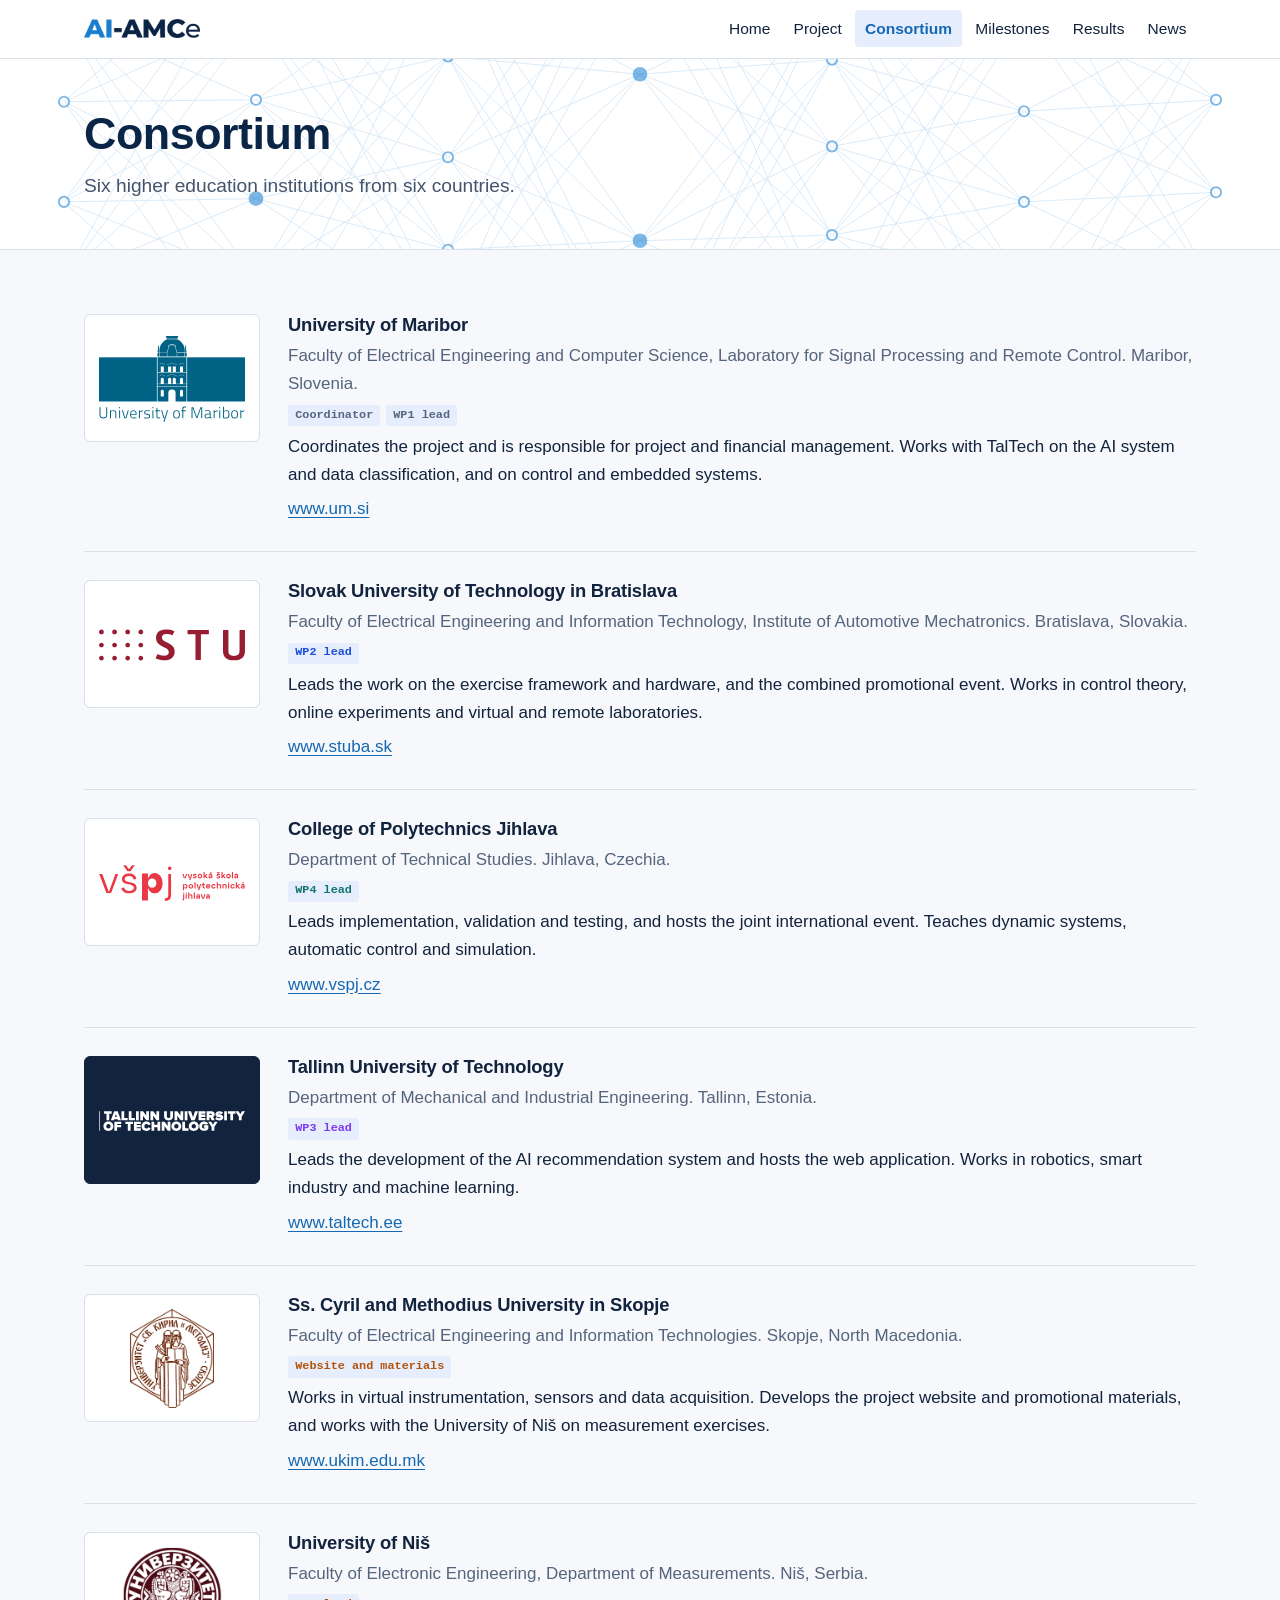
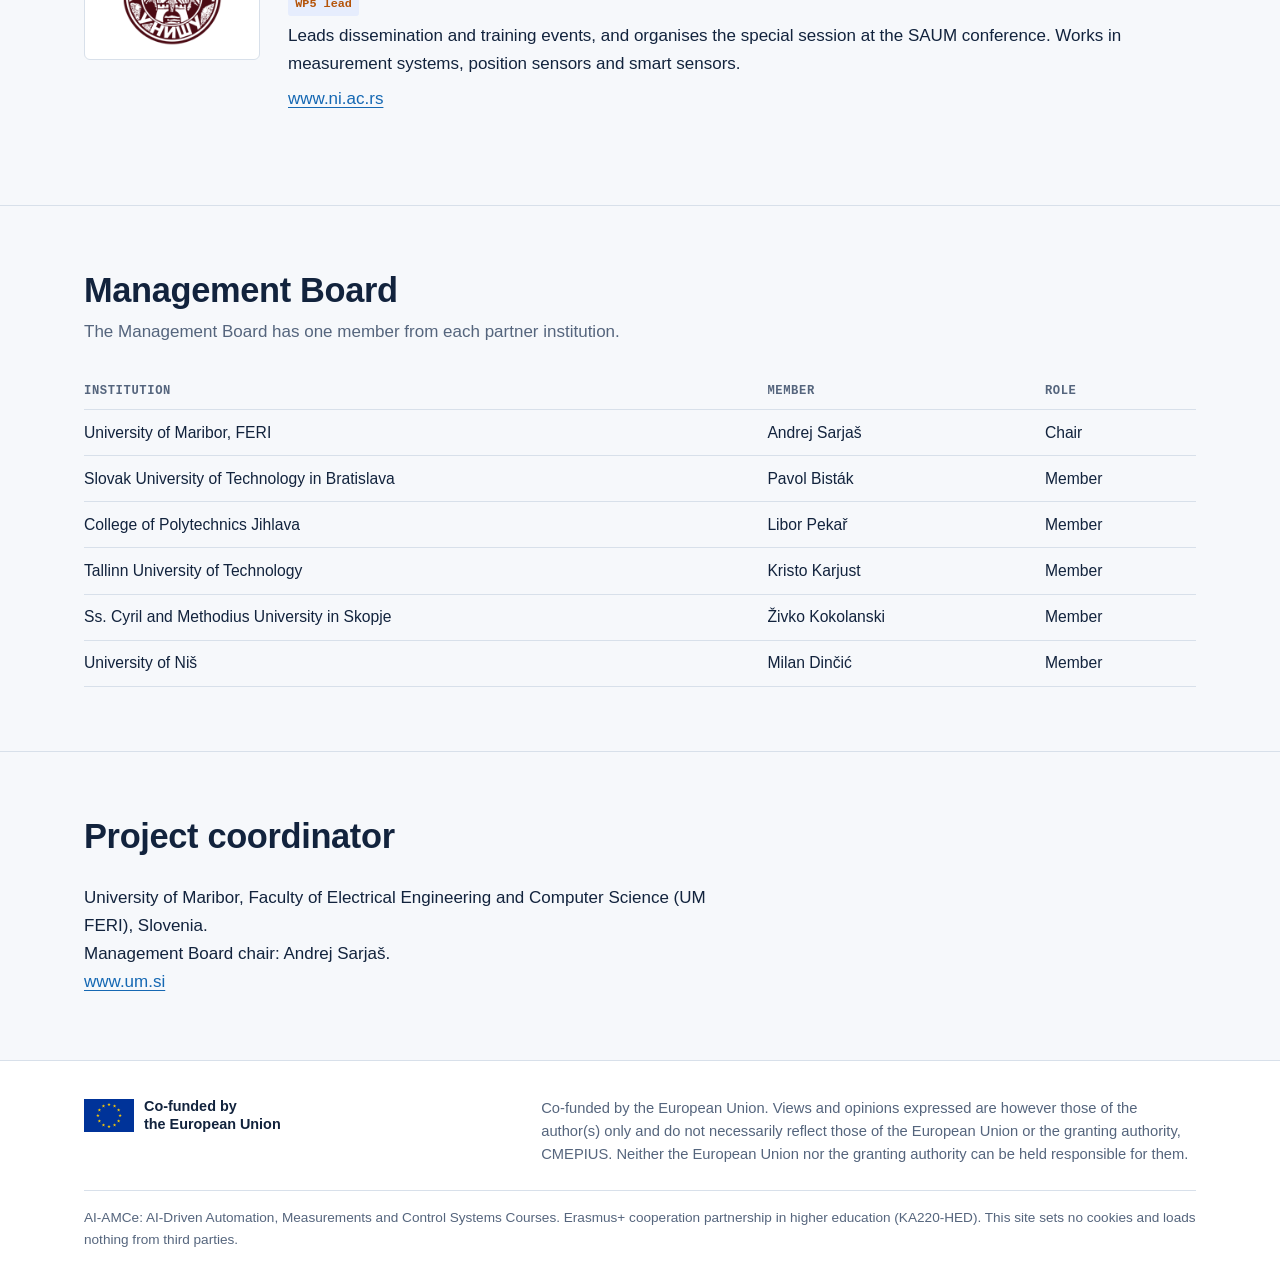
==== site/consortium.html @ 6be4766e "Add project logo, banner and kick-off photo Use the AI-AMCe wordmark in the header and the logo bann" ====
<!doctype html>
<html lang="en">
<head>
<meta charset="utf-8">
<meta name="viewport" content="width=device-width, initial-scale=1, viewport-fit=cover">
<title>Consortium | AI-AMCe</title>
<meta name="description" content="The six universities behind AI-AMCe.">
<link rel="icon" href="assets/img/favicon.svg" type="image/svg+xml">
<link rel="stylesheet" href="assets/css/site.css">

</head>
<body>
<a class="skip" href="#main">Skip to content</a>
<header class="site-header"><div class="wrap">
<a class="brand" href="index.html"><picture><source srcset="assets/img/logo-header-dark.webp" media="(prefers-color-scheme: dark)"><img src="assets/img/logo-header.webp" alt="AI-AMCe home" width="640" height="106"></picture></a>
<nav class="nav" aria-label="Main"><a href="index.html">Home</a><a href="project.html">Project</a><a href="consortium.html" aria-current="page">Consortium</a><a href="milestones.html">Milestones</a><a href="results.html">Results</a><a href="news.html">News</a></nav>
</div></header>
<main id="main">
<div class="band page-head"><div class="wrap"><h1>Consortium</h1><p class="lede">Six higher education institutions from six countries.</p></div></div>

<section class="section"><div class="wrap">
<ul class="partners"><li class="partner" id="um"><div class="logo-tile"><img src="assets/logos/um.svg" alt="University of Maribor logo" loading="lazy"></div><div class="body">
<h3>University of Maribor</h3>
<p class="muted">Faculty of Electrical Engineering and Computer Science, Laboratory for Signal Processing and Remote Control. Maribor, Slovenia.</p>
<div class="tags"><span class="tag wp1">Coordinator</span><span class="tag wp1">WP1 lead</span></div>
<p>Coordinates the project and is responsible for project and financial management. Works with TalTech on the AI system and data classification, and on control and embedded systems.</p>
<p><a href="https://www.um.si" rel="noopener">www.um.si</a></p>
</div></li><li class="partner" id="stu"><div class="logo-tile"><img src="assets/logos/stu.svg" alt="Slovak University of Technology in Bratislava logo" loading="lazy"></div><div class="body">
<h3>Slovak University of Technology in Bratislava</h3>
<p class="muted">Faculty of Electrical Engineering and Information Technology, Institute of Automotive Mechatronics. Bratislava, Slovakia.</p>
<div class="tags"><span class="tag wp2">WP2 lead</span></div>
<p>Leads the work on the exercise framework and hardware, and the combined promotional event. Works in control theory, online experiments and virtual and remote laboratories.</p>
<p><a href="https://www.stuba.sk" rel="noopener">www.stuba.sk</a></p>
</div></li><li class="partner" id="vspj"><div class="logo-tile"><img src="assets/logos/vspj.svg" alt="College of Polytechnics Jihlava logo" loading="lazy"></div><div class="body">
<h3>College of Polytechnics Jihlava</h3>
<p class="muted">Department of Technical Studies. Jihlava, Czechia.</p>
<div class="tags"><span class="tag wp4">WP4 lead</span></div>
<p>Leads implementation, validation and testing, and hosts the joint international event. Teaches dynamic systems, automatic control and simulation.</p>
<p><a href="https://www.vspj.cz" rel="noopener">www.vspj.cz</a></p>
</div></li><li class="partner" id="taltech"><div class="logo-tile reversed"><img src="assets/logos/taltech.svg" alt="Tallinn University of Technology logo" loading="lazy"></div><div class="body">
<h3>Tallinn University of Technology</h3>
<p class="muted">Department of Mechanical and Industrial Engineering. Tallinn, Estonia.</p>
<div class="tags"><span class="tag wp3">WP3 lead</span></div>
<p>Leads the development of the AI recommendation system and hosts the web application. Works in robotics, smart industry and machine learning.</p>
<p><a href="https://taltech.ee" rel="noopener">www.taltech.ee</a></p>
</div></li><li class="partner" id="ukim"><div class="logo-tile"><img src="assets/logos/ukim.png" alt="Ss. Cyril and Methodius University in Skopje logo" loading="lazy"></div><div class="body">
<h3>Ss. Cyril and Methodius University in Skopje</h3>
<p class="muted">Faculty of Electrical Engineering and Information Technologies. Skopje, North Macedonia.</p>
<div class="tags"><span class="tag wp5">Website and materials</span></div>
<p>Works in virtual instrumentation, sensors and data acquisition. Develops the project website and promotional materials, and works with the University of Niš on measurement exercises.</p>
<p><a href="https://www.ukim.edu.mk" rel="noopener">www.ukim.edu.mk</a></p>
</div></li><li class="partner" id="uni"><div class="logo-tile"><img src="assets/logos/nis.webp" alt="University of Niš logo" loading="lazy"></div><div class="body">
<h3>University of Niš</h3>
<p class="muted">Faculty of Electronic Engineering, Department of Measurements. Niš, Serbia.</p>
<div class="tags"><span class="tag wp5">WP5 lead</span></div>
<p>Leads dissemination and training events, and organises the special session at the SAUM conference. Works in measurement systems, position sensors and smart sensors.</p>
<p><a href="https://www.ni.ac.rs" rel="noopener">www.ni.ac.rs</a></p>
</div></li></ul>
</div></section>

<section class="section"><div class="wrap">
<div class="section-head"><h2>Management Board</h2>
<p class="muted">The Management Board has one member from each partner institution.</p></div>
<div class="table-scroll"><table>
<thead><tr><th scope="col">Institution</th><th scope="col">Member</th><th scope="col">Role</th></tr></thead>
<tbody><tr><td>University of Maribor, FERI</td><td>Andrej Sarjaš</td><td>Chair</td></tr><tr><td>Slovak University of Technology in Bratislava</td><td>Pavol Bisták</td><td>Member</td></tr><tr><td>College of Polytechnics Jihlava</td><td>Libor Pekař</td><td>Member</td></tr><tr><td>Tallinn University of Technology</td><td>Kristo Karjust</td><td>Member</td></tr><tr><td>Ss. Cyril and Methodius University in Skopje</td><td>Živko Kokolanski</td><td>Member</td></tr><tr><td>University of Niš</td><td>Milan Dinčić</td><td>Member</td></tr></tbody>
</table></div>
</div></section>

<section class="section" id="contact"><div class="wrap">
<div class="section-head"><h2>Project coordinator</h2></div>
<div class="prose">
<p>University of Maribor, Faculty of Electrical Engineering and Computer Science (UM FERI), Slovenia.<br>
Management Board chair: Andrej Sarjaš.<br>
<a href="https://www.um.si" rel="noopener">www.um.si</a></p>
</div>
</div></section>

</main>
<footer class="site-footer"><div class="wrap">
<div><span class="eu-mark"><img src="assets/img/eu-flag.svg" alt="" width="54" height="36"><span>Co-funded by<br>the European Union</span></span></div>
<p class="disclaimer">Co-funded by the European Union. Views and opinions expressed are however those of the author(s) only and do not necessarily reflect those of the European Union or the granting authority, CMEPIUS. Neither the European Union nor the granting authority can be held responsible for them.</p>
<p class="meta">AI-AMCe: AI-Driven Automation, Measurements and Control Systems Courses. Erasmus+ cooperation partnership in higher education (KA220-HED). This site sets no cookies and loads nothing from third parties.</p>
</div></footer>
</body>
</html>
---- site/assets/css/site.css ----
/* AI-AMCe project site.
   Layout concept: an engineering schematic. The logo banner opens the page, white in light mode and navy in
   dark mode, the closed-loop diagram sits on a grey panel, and mono type carries data and dates. */
:root {
  --paper: #f6f8fb;
  --surface: #ffffff;
  --ink: #12233d;
  --muted: #55657d;
  --rule: #d8e0ea;
  --accent: #1568b3;
  --accent-soft: #e6edfd;
  --signal: #ffcc00;
  --band: #ffffff;
  --band-2: #123f8c;
  --band-ink: #0a2545;
  --band-muted: #44546c;
  --band-art: url("../img/network.svg");
  --panel: #e3e7ec;
  --tile: #ffffff;
  --tile-dark: #12233d;
  --wp1: #55657d;
  --wp2: #1d4ed8;
  --wp3: #7c3aed;
  --wp4: #0f766e;
  --wp5: #b45309;
  --font-display: "Avenir Next", "Segoe UI Variable Display", "Segoe UI", Roboto, "Helvetica Neue", "Liberation Sans", Arial, sans-serif;
  --font-body: "Segoe UI", Roboto, "Helvetica Neue", "Liberation Sans", Arial, sans-serif;
  --font-mono: ui-monospace, "SF Mono", "Cascadia Mono", Menlo, Consolas, "Liberation Mono", monospace;
  --wrap: 72rem;
}
@media (prefers-color-scheme: dark) {
  :root:not([data-theme="light"]) {
    --paper: #0c1524; --surface: #131f33; --ink: #e8eef8; --muted: #a2b1c7; --rule: #27364e;
    --accent: #5aaff0; --accent-soft: #1b2c4d; --band: #0a2545; --band-2: #143a7e;
    --band-ink: #ffffff; --band-muted: #c4d3ee; --band-art: url("../img/network-dark.svg");
    --panel: #242b36;
    --wp1: #a2b1c7; --wp2: #8db0ff; --wp3: #b99bff; --wp4: #4fd1c0; --wp5: #f0ae5a;
    color-scheme: dark;
  }
}
:root[data-theme="dark"] {
  --paper: #0c1524; --surface: #131f33; --ink: #e8eef8; --muted: #a2b1c7; --rule: #27364e;
  --accent: #5aaff0; --accent-soft: #1b2c4d; --band: #0a2545; --band-2: #143a7e;
  --band-ink: #ffffff; --band-muted: #c4d3ee; --band-art: url("../img/network-dark.svg");
  --panel: #242b36;
  --wp1: #a2b1c7; --wp2: #8db0ff; --wp3: #b99bff; --wp4: #4fd1c0; --wp5: #f0ae5a;
  color-scheme: dark;
}

*, *::before, *::after { box-sizing: border-box; }
html { -webkit-text-size-adjust: 100%; scroll-behavior: smooth; scroll-padding-top: 5rem; }
body {
  margin: 0;
  background: var(--paper);
  color: var(--ink);
  font: 1.0625rem/1.65 var(--font-body);
}
img, svg { max-width: 100%; }
h1, h2, h3 { font-family: var(--font-display); line-height: 1.18; text-wrap: balance; margin: 0; letter-spacing: -0.01em; }
h1 { font-size: clamp(2.1rem, 4.6vw, 3.4rem); font-weight: 700; }
h2 { font-size: clamp(1.6rem, 3vw, 2.15rem); font-weight: 700; }
h3 { font-size: 1.15rem; font-weight: 650; }
p { margin: 0; }
a { color: var(--accent); text-underline-offset: 0.18em; }
a:hover { text-decoration-thickness: 2px; }
:focus-visible { outline: 3px solid var(--signal); outline-offset: 2px; border-radius: 2px; }

.wrap {
  max-width: var(--wrap);
  margin-inline: auto;
  padding-left: max(20px, env(safe-area-inset-left, 0px));
  padding-right: max(20px, env(safe-area-inset-right, 0px));
}
.skip { position: absolute; left: -999px; }
.skip:focus { left: 12px; top: 12px; z-index: 30; background: var(--surface); padding: 8px 12px; }

.eyebrow {
  font: 600 0.78rem/1.4 var(--font-mono);
  letter-spacing: 0.06em;
  text-transform: uppercase;
  color: var(--muted);
}
.lede { font-size: 1.2rem; line-height: 1.55; max-width: 44rem; }
.prose { max-width: 42rem; display: grid; gap: 1rem; align-content: start; }
.muted { color: var(--muted); }
.mono { font-family: var(--font-mono); font-variant-numeric: tabular-nums; }

/* Header */
.site-header {
  position: sticky; top: 0; z-index: 20;
  background: var(--surface);
  border-bottom: 1px solid var(--rule);
}
.site-header .wrap {
  display: flex; flex-wrap: wrap; align-items: center; justify-content: space-between;
  gap: 0.25rem 1.5rem; padding-block: 0.65rem;
}
.brand img { display: block; width: auto; height: 1.2rem; }
.nav { display: flex; flex-wrap: wrap; gap: 0.1rem 0.25rem; }
.nav a {
  color: var(--ink); text-decoration: none; font-size: 0.97rem; font-weight: 500;
  padding: 0.35rem 0.6rem; border-radius: 4px;
}
.nav a:hover { background: var(--accent-soft); }
.nav a[aria-current="page"] { color: var(--accent); background: var(--accent-soft); font-weight: 650; }

/* Same colour as the logo banner's background in each mode, so the two join without an edge */
.band { color: var(--band-ink); background-color: var(--band); }
.band .eyebrow { color: var(--band-muted); }
.band a { color: inherit; }
.hero-banner { font-size: 0; }
.hero-banner img { display: block; width: 100%; max-width: 2000px; height: clamp(16rem, 40vw, 34rem); margin-inline: auto; object-fit: cover; }
.hero-text { display: grid; gap: 1rem; justify-items: center; text-align: center; padding-block: 0 clamp(2.5rem, 5vw, 4rem); }
.hero .lede { color: var(--band-muted); }
.page-head { background: var(--band) var(--band-art) center / cover no-repeat; border-bottom: 1px solid var(--rule); }
.page-head .wrap { display: grid; gap: 0.75rem; padding-block: clamp(2rem, 4vw, 3rem); }
.page-head h1 { font-size: clamp(1.9rem, 3.8vw, 2.8rem); }
.page-head .lede { color: var(--band-muted); }

/* Closed-loop diagram */
.schematic { background: var(--panel); }
.schematic .wrap { display: grid; gap: 2rem; padding-block: clamp(2rem, 4vw, 3rem); }
.loop { display: block; width: 100%; height: auto; }
.loop-tall { display: none; max-width: 22rem; margin-inline: auto; }
.loop text { font-family: var(--font-body); fill: var(--band-ink); }
.loop .t-title { font: 650 17px var(--font-display); fill: #fff; }
.loop .t-sub { font-size: 12.5px; fill: #fff; }
.loop .t-sig { font: 500 12.5px var(--font-mono); fill: var(--accent); }
.loop .block { fill: var(--band-2); stroke: rgba(255,255,255,0.45); stroke-width: 1.2; }
/* Fixed values, not --wp tokens: those lighten in dark mode and the white text needs these. */
.loop .step-diagnose .block { fill: #0f766e; }
.loop .step-classify .block { fill: #7c3aed; }
.loop .step-recommend .block { fill: var(--signal); stroke: none; }
.loop .step-recommend text { fill: #12233d; }
.loop .step-learn .block { fill: #b45309; }
.loop .step-validate .block { fill: #1d4ed8; }
.loop .wire { fill: none; stroke: var(--muted); stroke-width: 1.6; }
.loop .fb { stroke: var(--accent); stroke-dasharray: 6 5; }
.loop .head { fill: var(--muted); }
.loop .head-fb { fill: var(--accent); }
.loop .pulse { fill: var(--accent); animation: travel 11s linear infinite; }
.loop-wide .pulse { offset-path: path("M0,104 H986 V224 H62 V122"); }
.loop-tall .pulse { offset-path: path("M30,0 V60 H176 V444 H30 V78"); }
@keyframes travel { from { offset-distance: 0%; } to { offset-distance: 100%; } }
@media (prefers-reduced-motion: reduce) {
  .loop .pulse { animation: none; display: none; }
  html { scroll-behavior: auto; }
}

/* EU acknowledgement */
.eu-mark { display: inline-flex; align-items: center; gap: 0.6rem; font: 600 0.9rem/1.25 var(--font-body); }
.eu-mark img { height: 2.1rem; width: auto; display: block; }

/* Sections */
.section { padding-block: clamp(2.5rem, 5vw, 4rem); }
.section + .section { border-top: 1px solid var(--rule); }
.section-head { display: grid; gap: 0.5rem; margin-bottom: 1.75rem; max-width: 46rem; }
.split { display: grid; grid-template-columns: repeat(2, minmax(0, 1fr)); gap: 2.5rem 3.5rem; }
.split > * { min-width: 0; }

/* Facts ribbon */
.facts { display: grid; grid-template-columns: repeat(5, minmax(0, 1fr)); gap: 0; margin: 0; }
.facts div { padding: 1.25rem 1rem; border-left: 1px solid var(--rule); }
.facts div:first-child { border-left: 0; padding-left: 0; }
.facts dt { font: 700 clamp(1.6rem, 3vw, 2.2rem)/1.1 var(--font-mono); font-variant-numeric: tabular-nums; letter-spacing: -0.02em; }
.facts dd { margin: 0.2rem 0 0; color: var(--muted); font-size: 0.95rem; }

/* Logos */
.logos { display: grid; grid-template-columns: repeat(6, minmax(0, 1fr)); gap: 0.75rem; list-style: none; margin: 0; padding: 0; }
.logos li { min-width: 0; display: grid; gap: 0.5rem; align-content: start; }
.logo-tile {
  display: grid; place-items: center;
  height: 8rem; padding: 0.9rem;
  background: var(--tile);
  border: 1px solid var(--rule); border-radius: 6px;
}
a.logo-tile:hover { border-color: var(--accent); }
.logo-tile.reversed { background: var(--tile-dark); border-color: var(--tile-dark); }
.logo-tile img { display: block; width: 100%; height: 6.2rem; object-fit: contain; }
.logos .where { font-size: 0.86rem; line-height: 1.35; color: var(--muted); }
.logos .where b { display: block; color: var(--ink); font-weight: 650; }

/* Partner list */
.partners { display: grid; gap: 0; list-style: none; margin: 0; padding: 0; }
.partner {
  display: grid; grid-template-columns: 11rem minmax(0, 1fr); gap: 1.75rem;
  padding-block: 1.75rem; border-top: 1px solid var(--rule);
}
.partner:first-child { border-top: 0; padding-top: 0; }
.partner .body { display: grid; gap: 0.4rem; min-width: 0; align-content: start; }
.tags { display: flex; flex-wrap: wrap; gap: 0.35rem; }
.tag {
  font: 600 0.74rem/1 var(--font-mono);
  padding: 0.3rem 0.45rem; border-radius: 3px;
  background: var(--accent-soft); color: var(--accent);
}
.tag.wp1 { color: var(--wp1); } .tag.wp2 { color: var(--wp2); } .tag.wp3 { color: var(--wp3); }
.tag.wp4 { color: var(--wp4); } .tag.wp5 { color: var(--wp5); }

/* Tables */
.table-scroll { overflow-x: auto; }
table { width: 100%; border-collapse: collapse; font-size: 0.98rem; }
th, td { text-align: left; padding: 0.6rem 0.9rem 0.6rem 0; border-bottom: 1px solid var(--rule); vertical-align: top; }
th { font: 600 0.76rem/1.3 var(--font-mono); letter-spacing: 0.05em; text-transform: uppercase; color: var(--muted); }

/* Work packages: a real sequence */
.wps { display: grid; gap: 0; list-style: none; margin: 0; padding: 0; }
.wp { display: grid; grid-template-columns: 4.5rem minmax(0, 1fr) 10rem; gap: 1rem; padding-block: 1.1rem; border-top: 1px solid var(--rule); }
.wp:first-child { border-top: 0; }
.wp .id { font: 700 1.05rem/1.5 var(--font-mono); }
.wp .lead { font-size: 0.92rem; color: var(--muted); }
.wp p { color: var(--muted); font-size: 0.98rem; }
.wp-1 .id { color: var(--wp1); } .wp-2 .id { color: var(--wp2); } .wp-3 .id { color: var(--wp3); }
.wp-4 .id { color: var(--wp4); } .wp-5 .id { color: var(--wp5); }

/* Exercise record */
.record { background: var(--surface); border: 1px solid var(--rule); border-radius: 6px; padding: 1.25rem 1.4rem; }
.record h3 { margin-top: 0.2rem; }
.record dl { display: grid; grid-template-columns: max-content minmax(0, 1fr); gap: 0.35rem 1.25rem; margin: 1rem 0 0; font-size: 0.95rem; }
.record dt { font-family: var(--font-mono); font-size: 0.82rem; color: var(--muted); padding-top: 0.15rem; }
.record dd { margin: 0; }

.ticks { display: grid; gap: 0.55rem; padding: 0; margin: 0; list-style: none; }
.ticks li { padding-left: 1.2rem; position: relative; }
.ticks li::before { content: ""; position: absolute; left: 0; top: 0.68em; width: 0.5rem; height: 2px; background: var(--accent); }

/* Status */
.status { font: 600 0.72rem/1 var(--font-mono); padding: 0.28rem 0.42rem; border-radius: 3px; white-space: nowrap; }
.status.done { color: var(--wp4); background: var(--accent-soft); }
.status.active { color: #12233d; background: var(--signal); }
.status.upcoming { color: var(--muted); border: 1px solid var(--rule); }

/* Milestone rail */
.rail { list-style: none; margin: 0; padding: 0; display: grid; }
.rail li {
  display: grid; grid-template-columns: 8.5rem 1.5rem minmax(0, 1fr); gap: 0 0.75rem;
  padding-bottom: 1.15rem; position: relative;
}
.rail .when { font: 500 0.88rem/1.5 var(--font-mono); color: var(--muted); font-variant-numeric: tabular-nums; }
.rail .dot { position: relative; display: block; }
.rail .dot::before {
  content: ""; position: absolute; left: 50%; top: 0.35rem; width: 0.8rem; height: 0.8rem;
  transform: translateX(-50%); border-radius: 50%;
  background: var(--paper); border: 2px solid var(--c, var(--accent)); z-index: 1;
}
.rail li.done .dot::before { background: var(--c, var(--accent)); }
.rail li.active .dot::before { background: var(--signal); }
.rail .dot::after { content: ""; position: absolute; left: 50%; top: 0.4rem; bottom: -1.6rem; width: 2px; transform: translateX(-50%); background: var(--rule); }
.rail li:last-child .dot::after { display: none; }
.rail .what { display: grid; gap: 0.15rem; min-width: 0; }
.rail .what b { font-weight: 650; }
.rail .what span { color: var(--muted); font-size: 0.93rem; }
.year-mark { font: 700 1.05rem var(--font-mono); padding: 0.4rem 0 0.8rem; }

/* Gantt */
.gantt-scroll { overflow-x: auto; background: var(--surface); border: 1px solid var(--rule); border-radius: 6px; }
.gantt { --label: 19rem; position: relative; min-width: 56rem; font-size: 0.86rem; }
.gantt-years { display: grid; grid-template-columns: var(--label) minmax(0, 1fr); border-bottom: 1px solid var(--rule); }
.gantt-years .ruler { position: relative; height: 2rem; }
.gantt-years .y { position: absolute; top: 0; bottom: 0; padding: 0.4rem 0 0 0.35rem; border-left: 1px solid var(--rule); font: 600 0.8rem var(--font-mono); color: var(--muted); }
.gantt-group { padding: 0.55rem 0.8rem 0.25rem; font-weight: 650; font-family: var(--font-display); }
.gantt-group.wp-2 { color: var(--wp2); } .gantt-group.wp-3 { color: var(--wp3); }
.gantt-group.wp-4 { color: var(--wp4); } .gantt-group.wp-5 { color: var(--wp5); }
.gantt-row { display: grid; grid-template-columns: var(--label) minmax(0, 1fr); align-items: center; }
.gantt-row .name { padding: 0.3rem 0.8rem; line-height: 1.3; min-width: 0; }
.gantt-row .name small { display: block; font: 0.74rem var(--font-mono); color: var(--muted); }
.gantt-row .track { position: relative; height: 1.9rem; }
.gantt-row .bar { position: absolute; top: 0.5rem; height: 0.9rem; min-width: 7px; border-radius: 2px; background: var(--c); }
.gantt-row.upcoming .bar { opacity: 0.55; }
.gantt-row.active .bar { outline: 2px solid var(--signal); outline-offset: 1px; }
.gantt-guide { position: absolute; top: 2rem; bottom: 0; width: 1px; background: var(--rule); pointer-events: none; }
.gantt-today { position: absolute; top: 0; bottom: 0; width: 2px; background: var(--signal); pointer-events: none; }
.gantt-today span { position: absolute; top: 0.3rem; left: 5px; font: 700 0.72rem var(--font-mono); background: var(--signal); color: #12233d; padding: 0.1rem 0.3rem; border-radius: 2px; }

/* Targets */
.targets { display: grid; grid-template-columns: repeat(4, minmax(0, 1fr)); gap: 1.5rem; margin: 0; }
.targets dt { font: 700 1.7rem/1.15 var(--font-mono); font-variant-numeric: tabular-nums; }
.targets dd { margin: 0.2rem 0 0; color: var(--muted); font-size: 0.95rem; }

/* Output groups */
.outputs { display: grid; grid-template-columns: repeat(2, minmax(0, 1fr)); gap: 2.25rem 3.5rem; }
.outputs > * { min-width: 0; display: grid; gap: 0.7rem; align-content: start; }

/* News */
.post { display: grid; grid-template-columns: 8.5rem minmax(0, 1fr); gap: 0.75rem 1.5rem; }
.post + .post { margin-top: 2rem; padding-top: 2rem; border-top: 1px solid var(--rule); }
.post time { font: 500 0.88rem/1.7 var(--font-mono); color: var(--muted); }
.post .prose { min-width: 0; }
.post figure { margin: 0; }
.post figure img { display: block; width: 100%; height: auto; border-radius: 4px; }
.post figcaption { margin-top: 0.4rem; font-size: 0.88rem; color: var(--muted); }

/* Footer */
.site-footer { background: var(--surface); border-top: 1px solid var(--rule); font-size: 0.92rem; }
.site-footer .wrap { display: grid; grid-template-columns: minmax(0, 1fr) minmax(0, 1.6fr); gap: 1.5rem 3rem; padding-block: 2.25rem; }
.site-footer .disclaimer { color: var(--muted); line-height: 1.55; }
.site-footer .meta { grid-column: 1 / -1; color: var(--muted); border-top: 1px solid var(--rule); padding-top: 1rem; font-size: 0.85rem; }

/* Responsive */
@media (max-width: 62rem) {
  .logos { grid-template-columns: repeat(3, minmax(0, 1fr)); }
  .facts { grid-template-columns: repeat(3, minmax(0, 1fr)); }
  .facts div:nth-child(4) { border-left: 0; padding-left: 0; }
  .targets { grid-template-columns: repeat(2, minmax(0, 1fr)); }
}
@media (max-width: 46rem) {
  body { font-size: 1rem; }
  .split, .outputs { grid-template-columns: minmax(0, 1fr); }
  .loop-wide { display: none; }
  .loop-tall { display: block; }
  .partner { grid-template-columns: minmax(0, 1fr); gap: 0.9rem; }
  .partner .logo-tile { max-width: 13rem; }
  .wp { grid-template-columns: 3.5rem minmax(0, 1fr); }
  .wp .lead { grid-column: 2; }
  .post { grid-template-columns: minmax(0, 1fr); }
  .site-footer .wrap { grid-template-columns: minmax(0, 1fr); }
  .site-header { position: static; }
}
@media (max-width: 30rem) {
  .brand img { height: 1.15rem; }
  .logos { grid-template-columns: repeat(2, minmax(0, 1fr)); }
  .facts { grid-template-columns: repeat(2, minmax(0, 1fr)); }
  .facts div, .facts div:nth-child(4) { border-left: 0; padding: 0.9rem 0.75rem 0.9rem 0; }
  .rail li { grid-template-columns: 1.5rem minmax(0, 1fr); gap: 0 0.6rem; }
  .rail .when { grid-column: 2; grid-row: 1; }
  .rail .dot { grid-column: 1; grid-row: 1 / span 2; }
  .rail .what { grid-column: 2; grid-row: 2; }
}
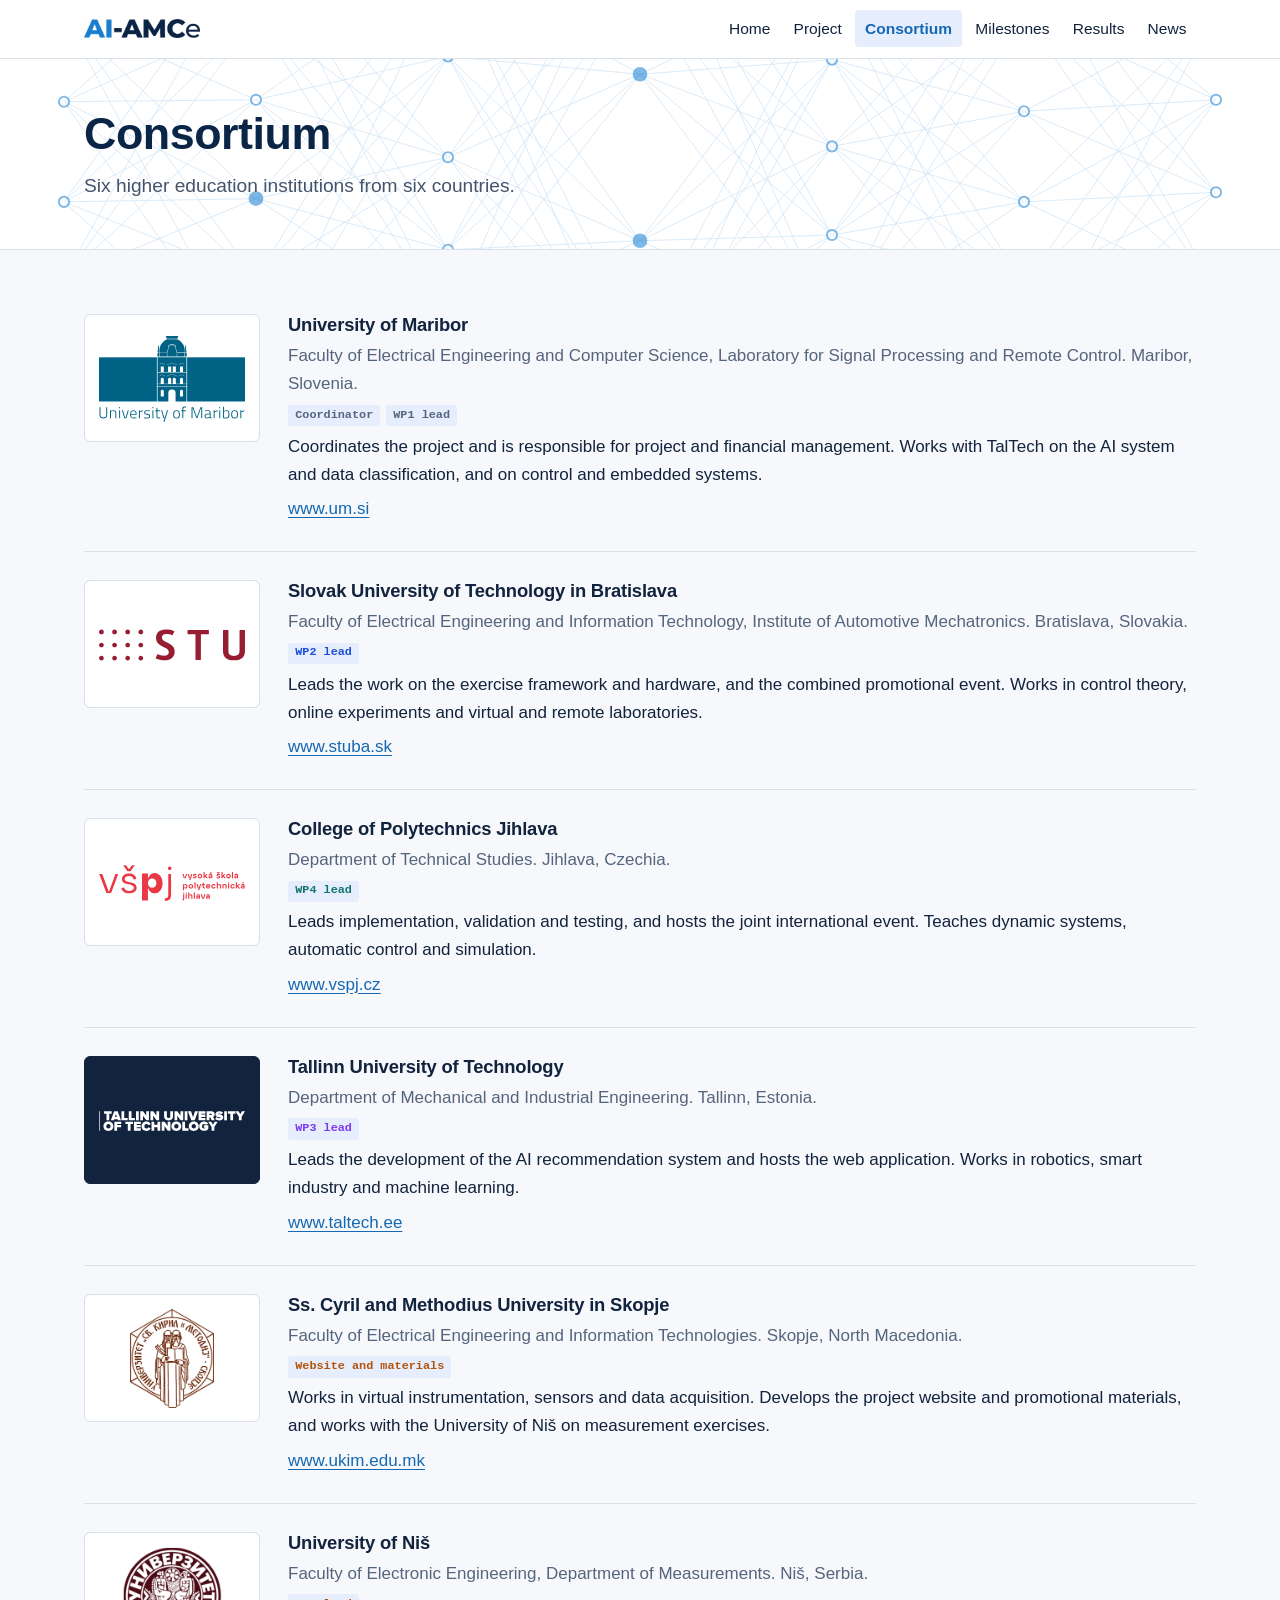
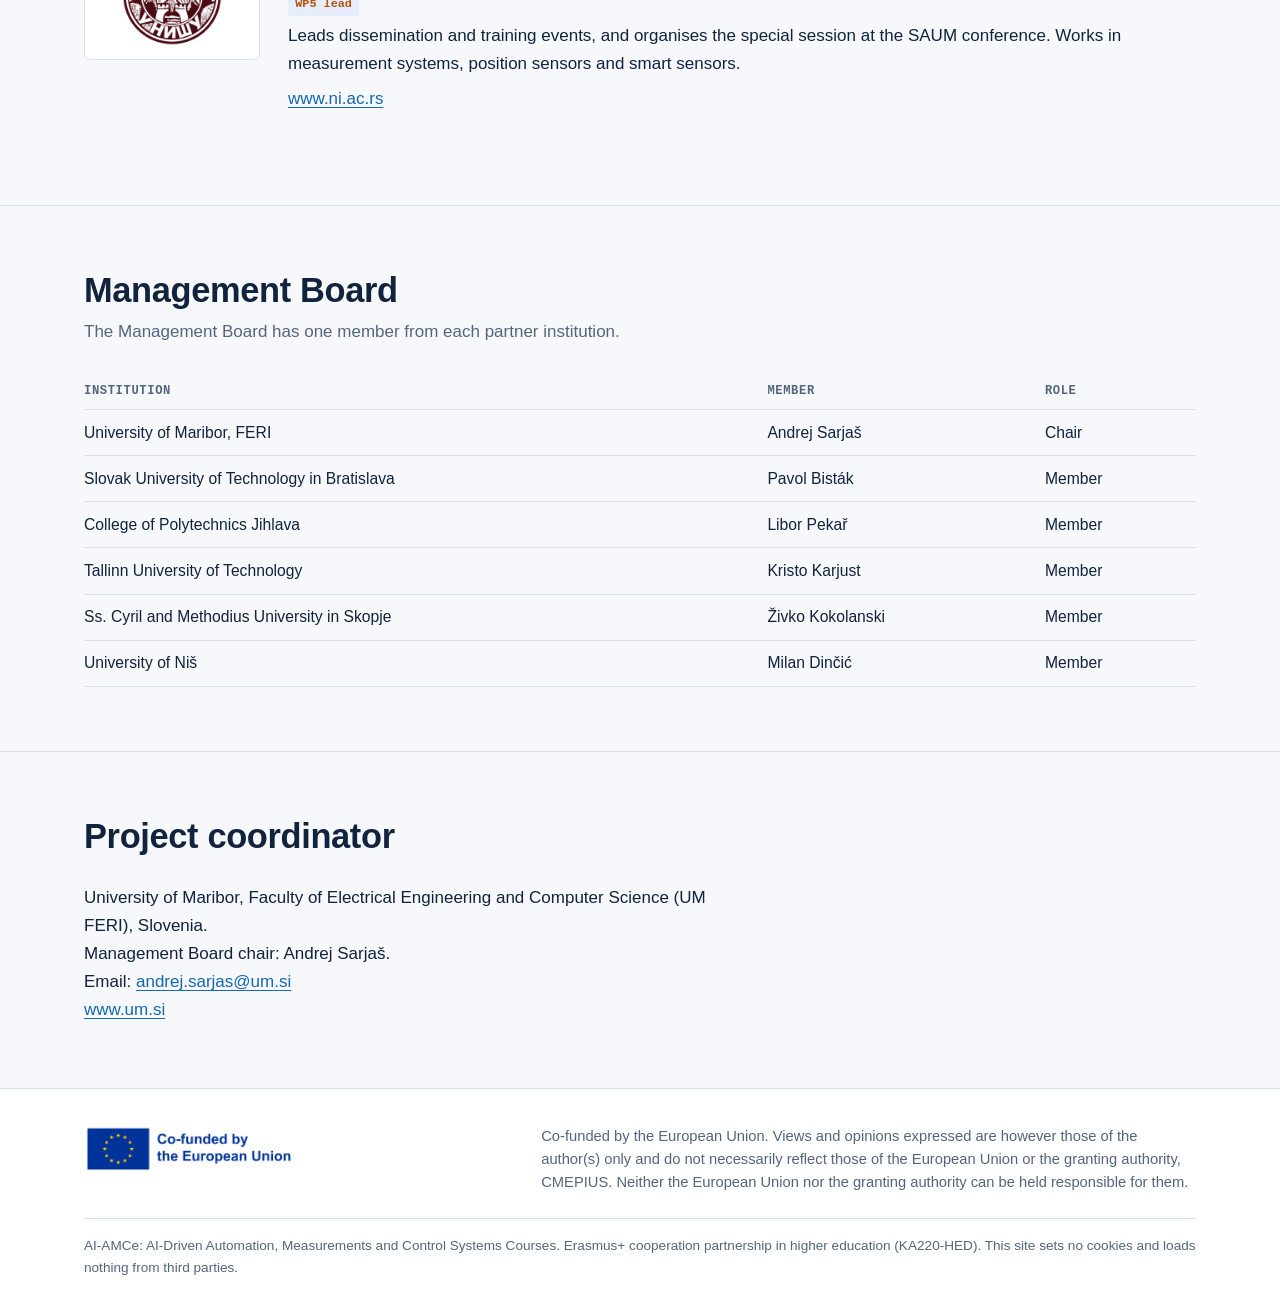
==== commit 33168898: "Add official EU emblem, link previews and coordinator contact Replace the drawn EU flag and text wit" ====
--- a/site/consortium.html
+++ b/site/consortium.html
@@ -5,6 +5,10 @@
 <meta name="viewport" content="width=device-width, initial-scale=1, viewport-fit=cover">
 <title>Consortium | AI-AMCe</title>
 <meta name="description" content="The six universities behind AI-AMCe.">
+<meta property="og:type" content="website">
+<meta property="og:site_name" content="AI-AMCe">
+<meta property="og:title" content="Consortium | AI-AMCe">
+<meta property="og:description" content="The six universities behind AI-AMCe.">
 <link rel="icon" href="assets/img/favicon.svg" type="image/svg+xml">
 <link rel="stylesheet" href="assets/css/site.css">
 
@@ -72,13 +76,14 @@
 <div class="prose">
 <p>University of Maribor, Faculty of Electrical Engineering and Computer Science (UM FERI), Slovenia.<br>
 Management Board chair: Andrej Sarjaš.<br>
+Email: <a href="mailto:andrej.sarjas@um.si">andrej.sarjas@um.si</a><br>
 <a href="https://www.um.si" rel="noopener">www.um.si</a></p>
 </div>
 </div></section>
 
 </main>
 <footer class="site-footer"><div class="wrap">
-<div><span class="eu-mark"><img src="assets/img/eu-flag.svg" alt="" width="54" height="36"><span>Co-funded by<br>the European Union</span></span></div>
+<div><picture class="eu-mark"><source srcset="assets/img/eu-cofunded-dark.png" media="(prefers-color-scheme: dark)"><img src="assets/img/eu-cofunded.png" alt="Co-funded by the European Union" width="960" height="214"></picture></div>
 <p class="disclaimer">Co-funded by the European Union. Views and opinions expressed are however those of the author(s) only and do not necessarily reflect those of the European Union or the granting authority, CMEPIUS. Neither the European Union nor the granting authority can be held responsible for them.</p>
 <p class="meta">AI-AMCe: AI-Driven Automation, Measurements and Control Systems Courses. Erasmus+ cooperation partnership in higher education (KA220-HED). This site sets no cookies and loads nothing from third parties.</p>
 </div></footer>
--- a/site/assets/css/site.css
+++ b/site/assets/css/site.css
@@ -148,8 +148,8 @@
 }
 
 /* EU acknowledgement */
-.eu-mark { display: inline-flex; align-items: center; gap: 0.6rem; font: 600 0.9rem/1.25 var(--font-body); }
-.eu-mark img { height: 2.1rem; width: auto; display: block; }
+/* The official file, scaled only: the EU rules do not allow changes to the emblem or its text. */
+.eu-mark img { display: block; width: auto; height: 3rem; }
 
 /* Sections */
 .section { padding-block: clamp(2.5rem, 5vw, 4rem); }
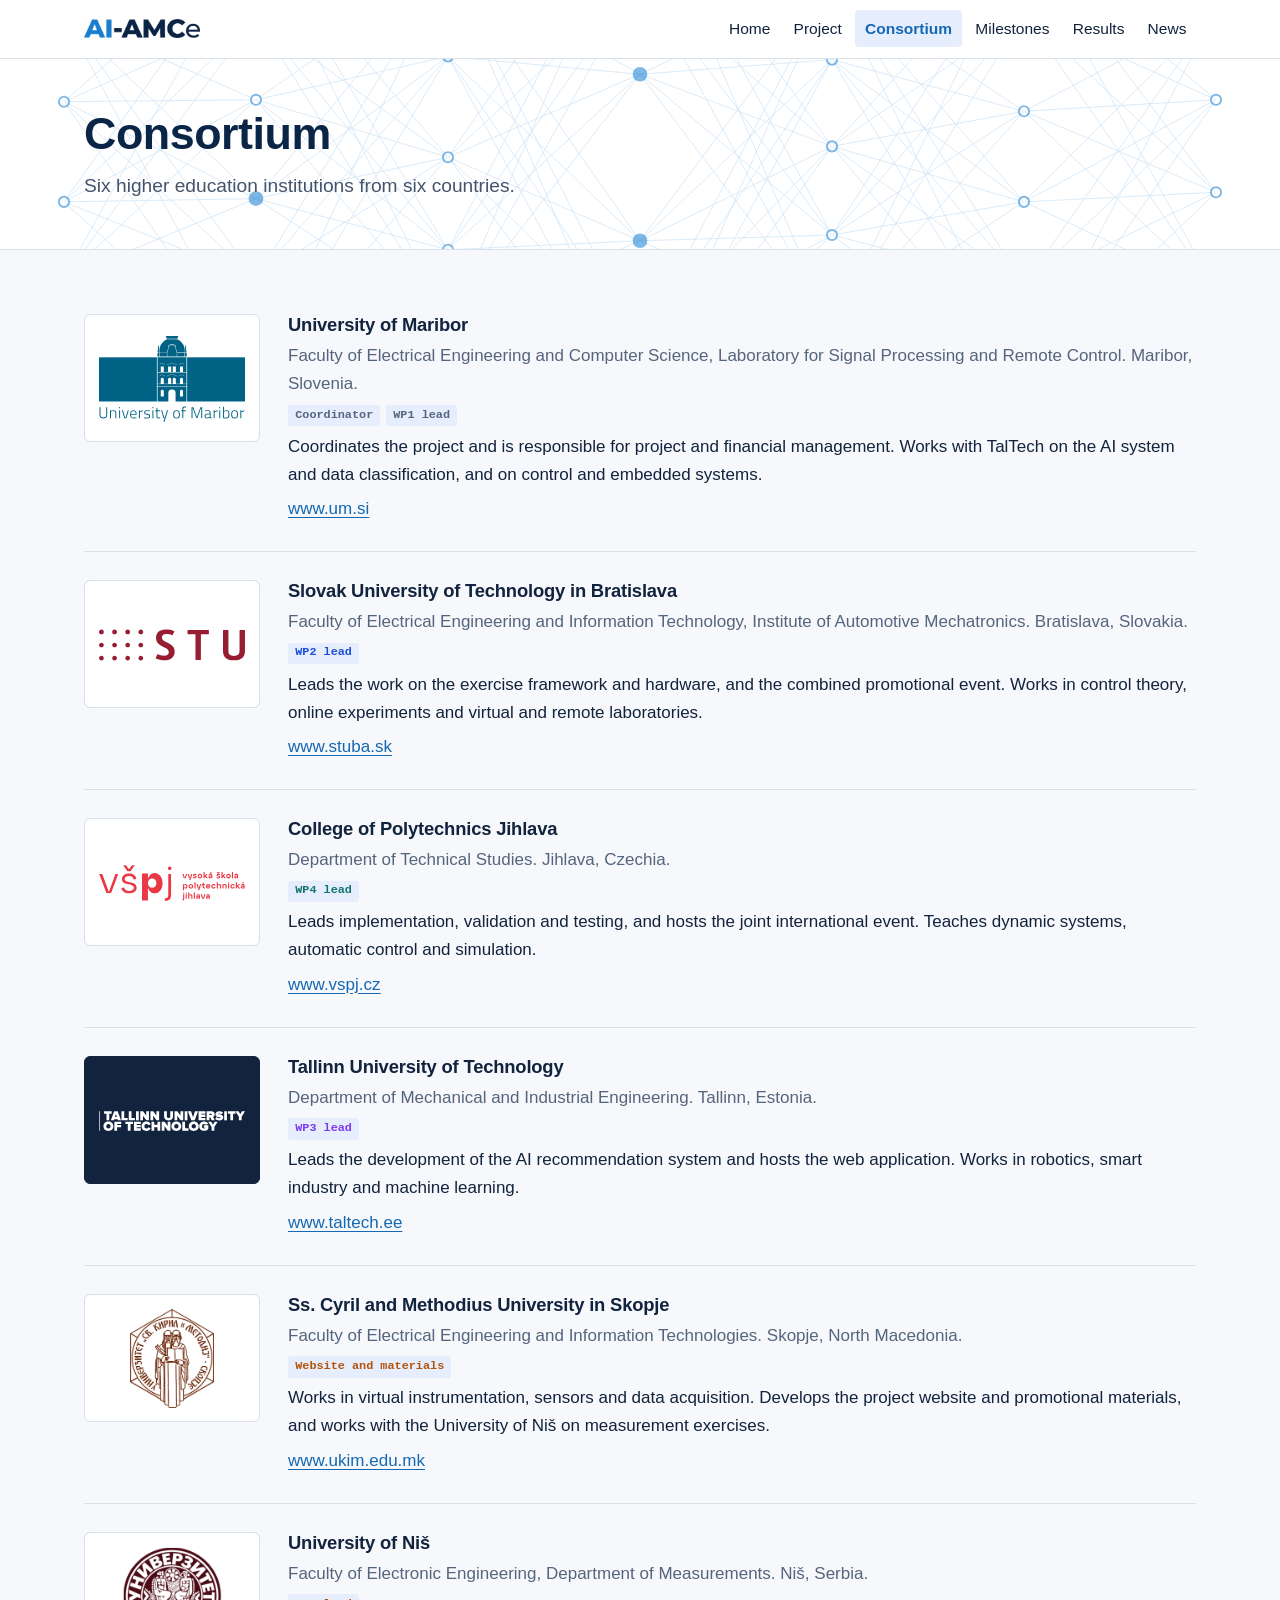
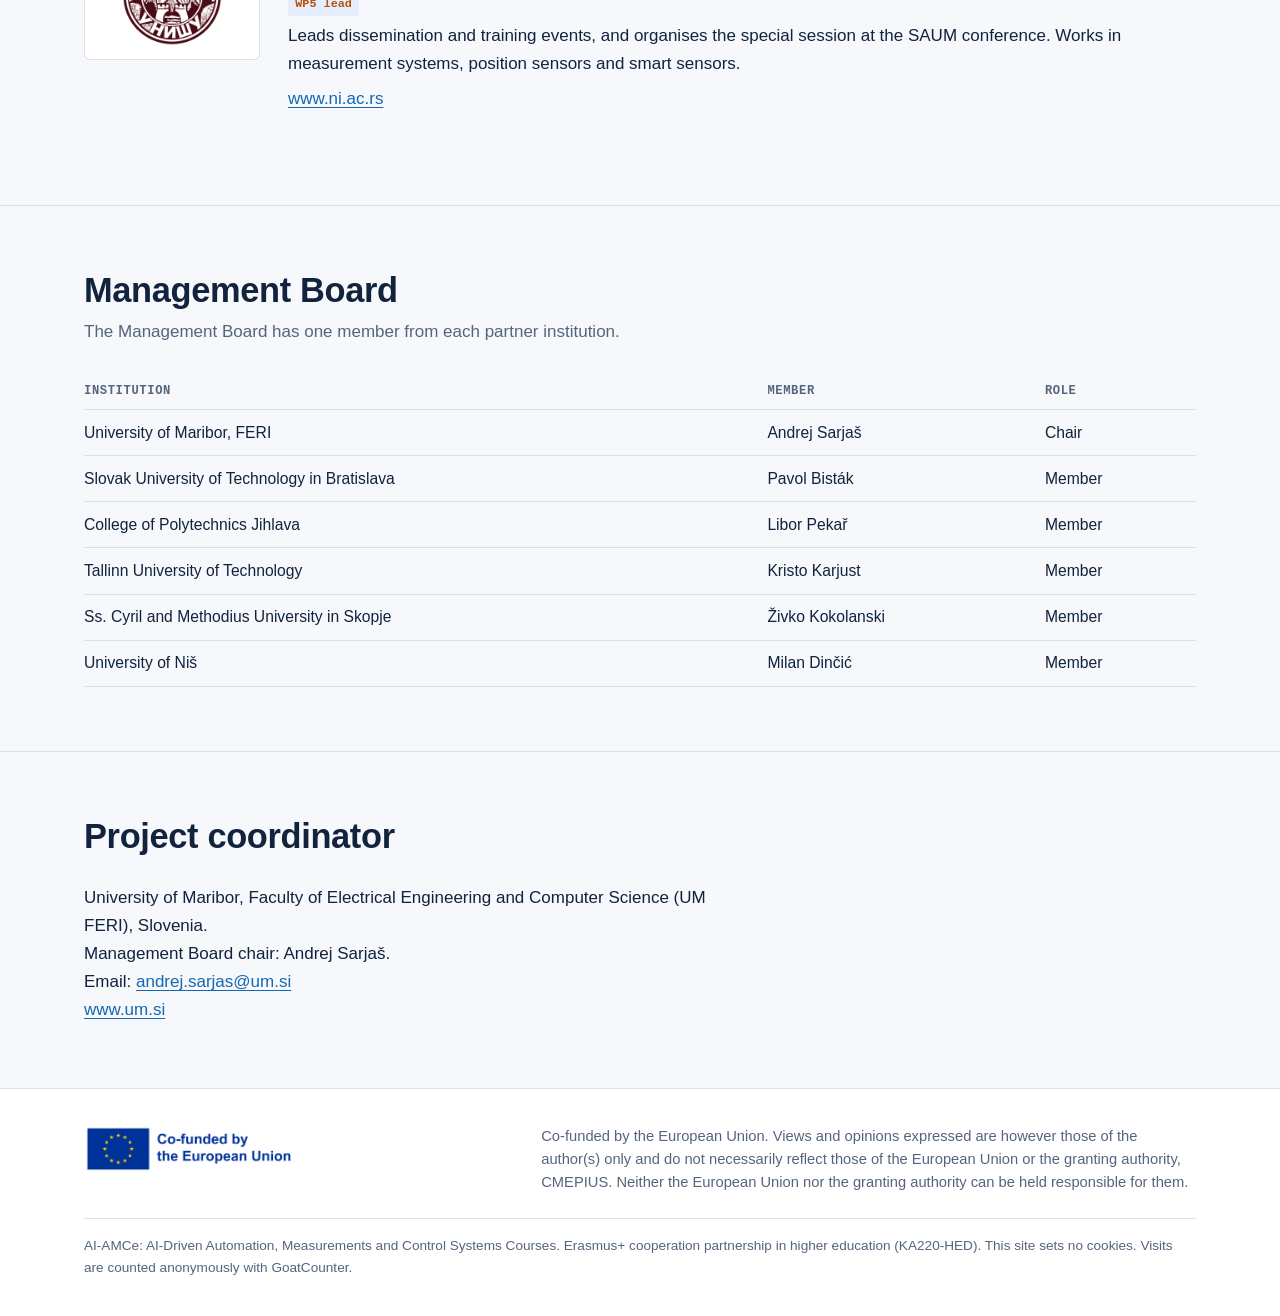
==== commit 58dae02c: "Count visits with GoatCounter for the WP5 visitor KPI Co-Authored-By: Claude Opus 5.5 <noreply@anthr" ====
--- a/site/consortium.html
+++ b/site/consortium.html
@@ -11,6 +11,7 @@
 <meta property="og:description" content="The six universities behind AI-AMCe.">
 <link rel="icon" href="assets/img/favicon.svg" type="image/svg+xml">
 <link rel="stylesheet" href="assets/css/site.css">
+<script data-goatcounter="https://jontofant.goatcounter.com/count" async src="//gc.zgo.at/count.js"></script>
 
 </head>
 <body>
@@ -85,7 +86,7 @@
 <footer class="site-footer"><div class="wrap">
 <div><picture class="eu-mark"><source srcset="assets/img/eu-cofunded-dark.png" media="(prefers-color-scheme: dark)"><img src="assets/img/eu-cofunded.png" alt="Co-funded by the European Union" width="960" height="214"></picture></div>
 <p class="disclaimer">Co-funded by the European Union. Views and opinions expressed are however those of the author(s) only and do not necessarily reflect those of the European Union or the granting authority, CMEPIUS. Neither the European Union nor the granting authority can be held responsible for them.</p>
-<p class="meta">AI-AMCe: AI-Driven Automation, Measurements and Control Systems Courses. Erasmus+ cooperation partnership in higher education (KA220-HED). This site sets no cookies and loads nothing from third parties.</p>
+<p class="meta">AI-AMCe: AI-Driven Automation, Measurements and Control Systems Courses. Erasmus+ cooperation partnership in higher education (KA220-HED). This site sets no cookies. Visits are counted anonymously with GoatCounter.</p>
 </div></footer>
 </body>
 </html>
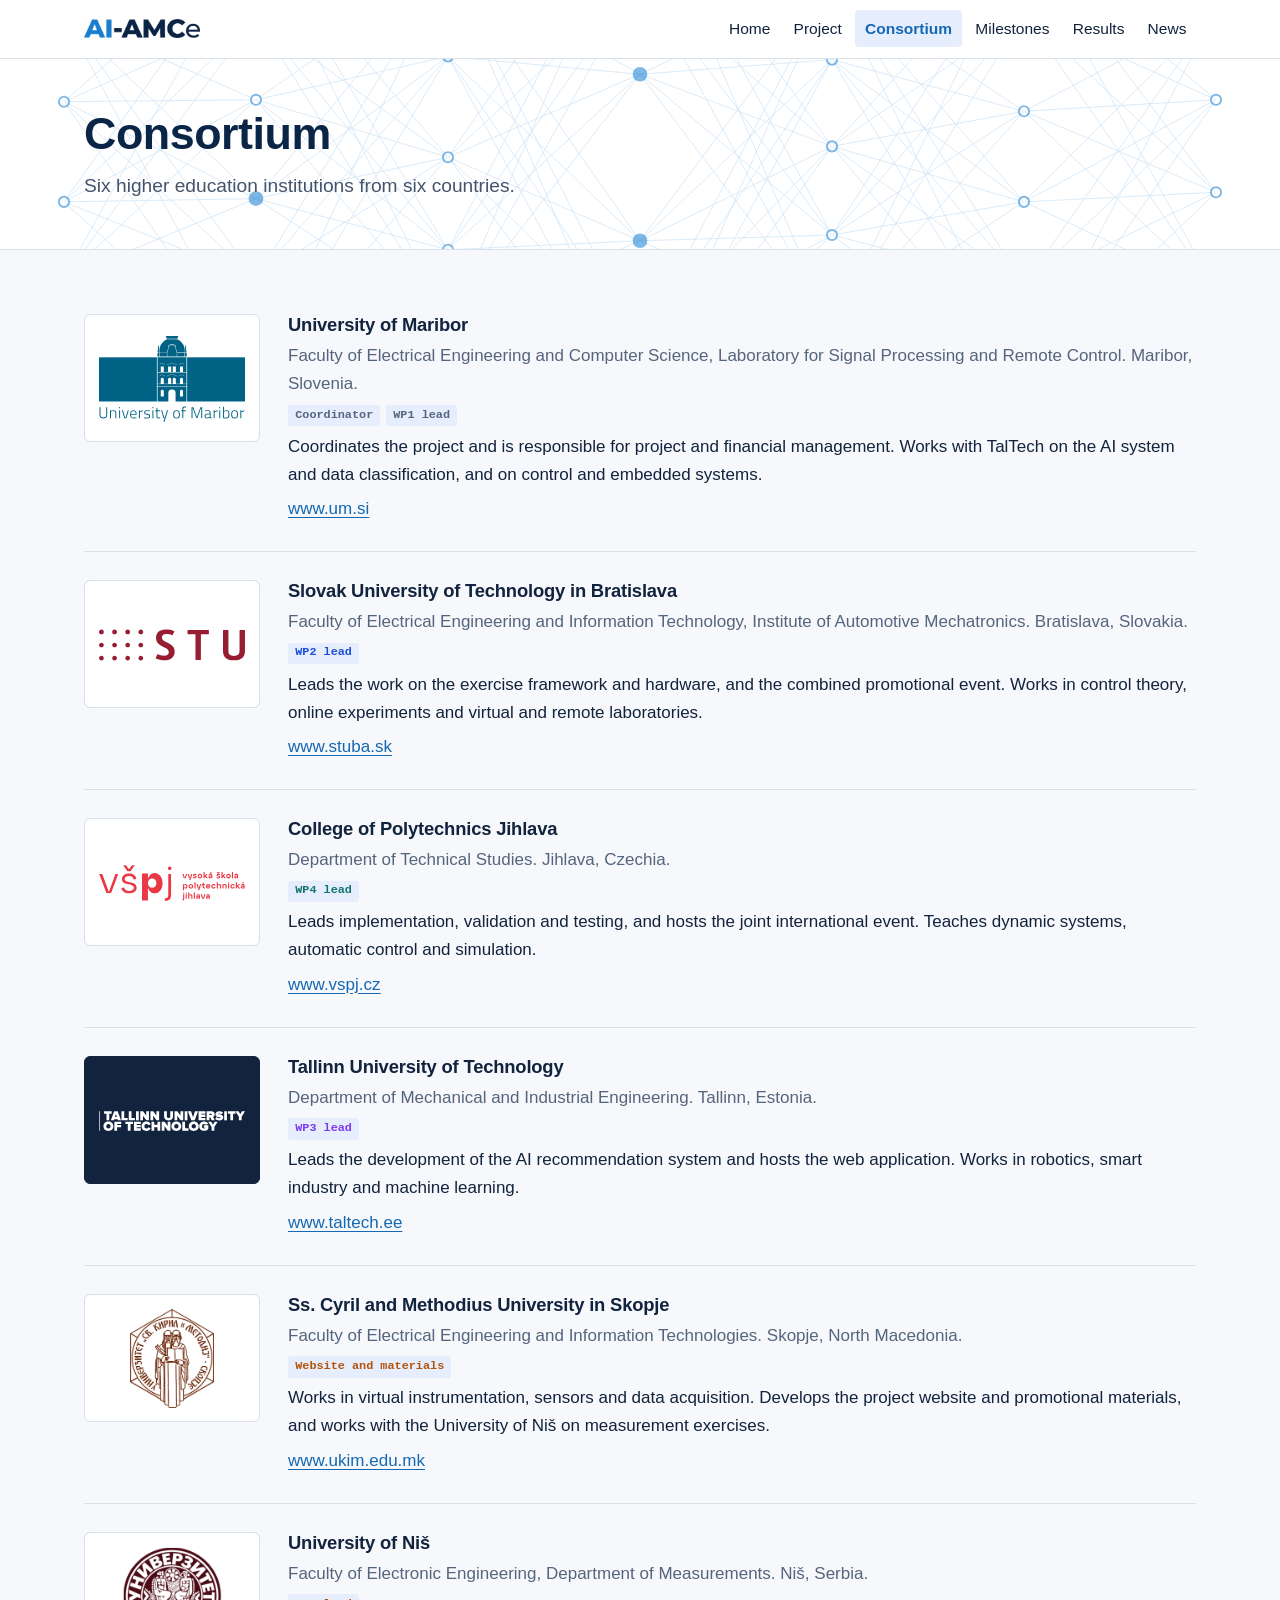
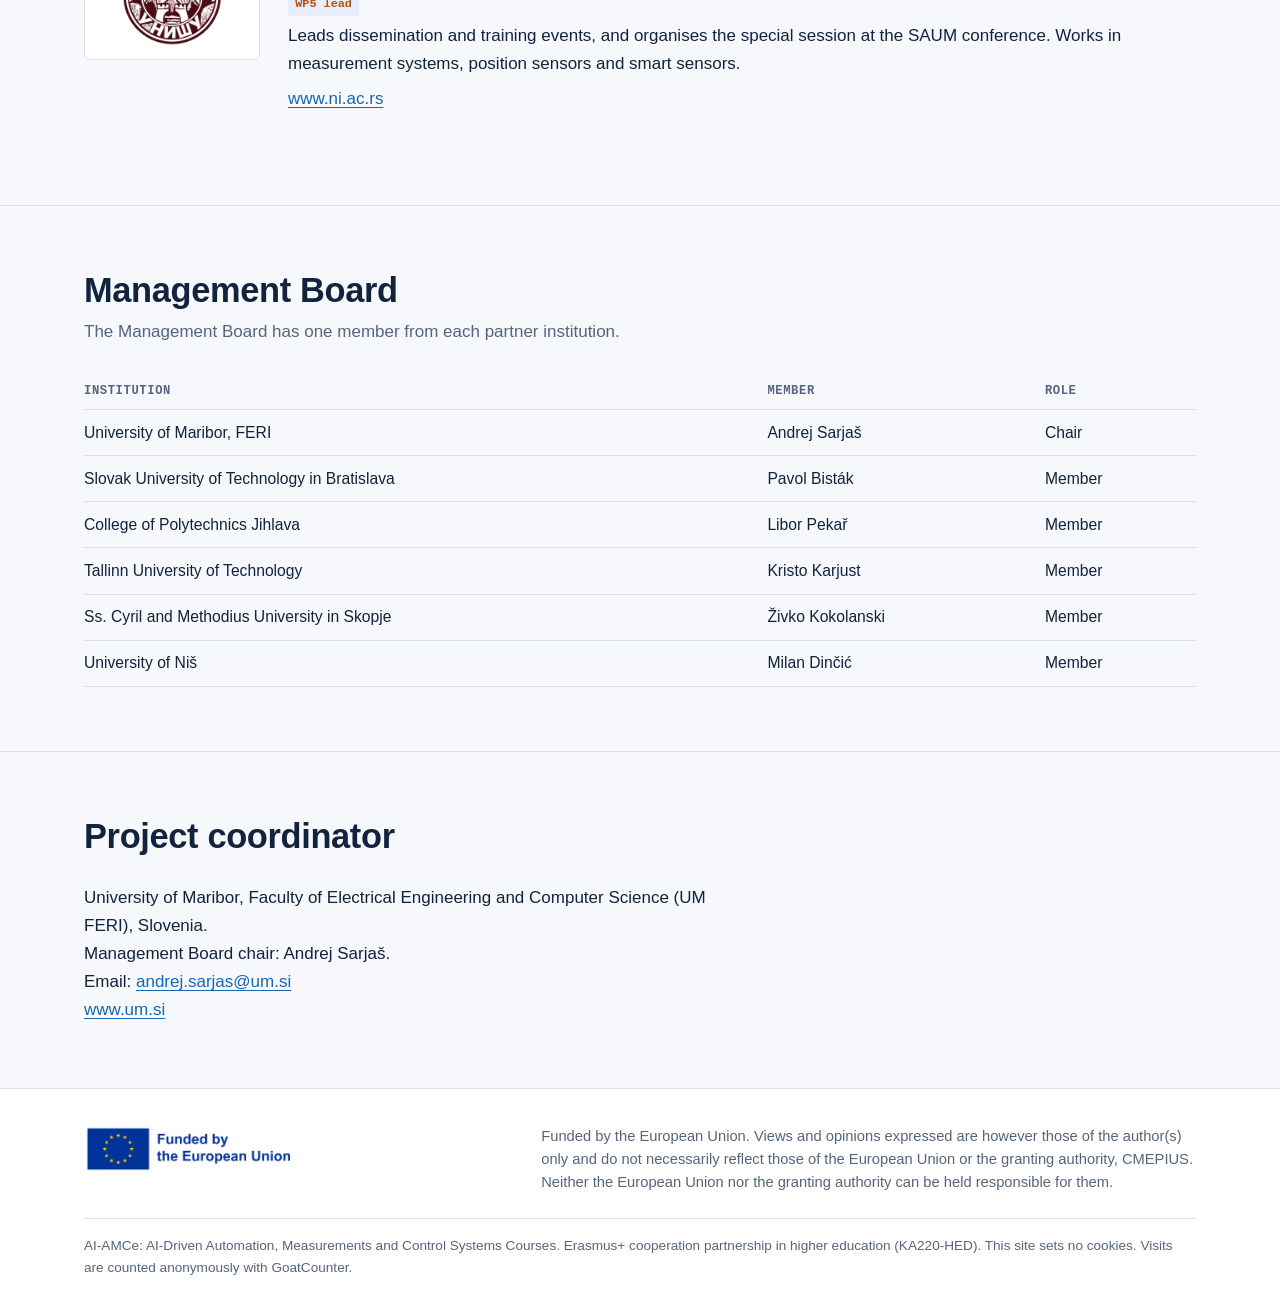
==== commit 2836ee89: "Show "Funded by the European Union" instead of co-funded The project is funded, not co-funded, by th" ====
--- a/site/consortium.html
+++ b/site/consortium.html
@@ -9,9 +9,11 @@
 <meta property="og:site_name" content="AI-AMCe">
 <meta property="og:title" content="Consortium | AI-AMCe">
 <meta property="og:description" content="The six universities behind AI-AMCe.">
+<meta property="og:url" content="https://ai-amce.feri.um.si/consortium.html">
+<meta property="og:image" content="https://ai-amce.feri.um.si/assets/img/og-image.jpg">
 <link rel="icon" href="assets/img/favicon.svg" type="image/svg+xml">
 <link rel="stylesheet" href="assets/css/site.css">
-<script data-goatcounter="https://jontofant.goatcounter.com/count" async src="//gc.zgo.at/count.js"></script>
+<script data-goatcounter="https://ai-amce.goatcounter.com/count" async src="//gc.zgo.at/count.js"></script>
 
 </head>
 <body>
@@ -84,8 +86,8 @@
 
 </main>
 <footer class="site-footer"><div class="wrap">
-<div><picture class="eu-mark"><source srcset="assets/img/eu-cofunded-dark.png" media="(prefers-color-scheme: dark)"><img src="assets/img/eu-cofunded.png" alt="Co-funded by the European Union" width="960" height="214"></picture></div>
-<p class="disclaimer">Co-funded by the European Union. Views and opinions expressed are however those of the author(s) only and do not necessarily reflect those of the European Union or the granting authority, CMEPIUS. Neither the European Union nor the granting authority can be held responsible for them.</p>
+<div><picture class="eu-mark"><source srcset="assets/img/eu-funded-dark.png" media="(prefers-color-scheme: dark)"><img src="assets/img/eu-funded.png" alt="Funded by the European Union" width="960" height="214"></picture></div>
+<p class="disclaimer">Funded by the European Union. Views and opinions expressed are however those of the author(s) only and do not necessarily reflect those of the European Union or the granting authority, CMEPIUS. Neither the European Union nor the granting authority can be held responsible for them.</p>
 <p class="meta">AI-AMCe: AI-Driven Automation, Measurements and Control Systems Courses. Erasmus+ cooperation partnership in higher education (KA220-HED). This site sets no cookies. Visits are counted anonymously with GoatCounter.</p>
 </div></footer>
 </body>
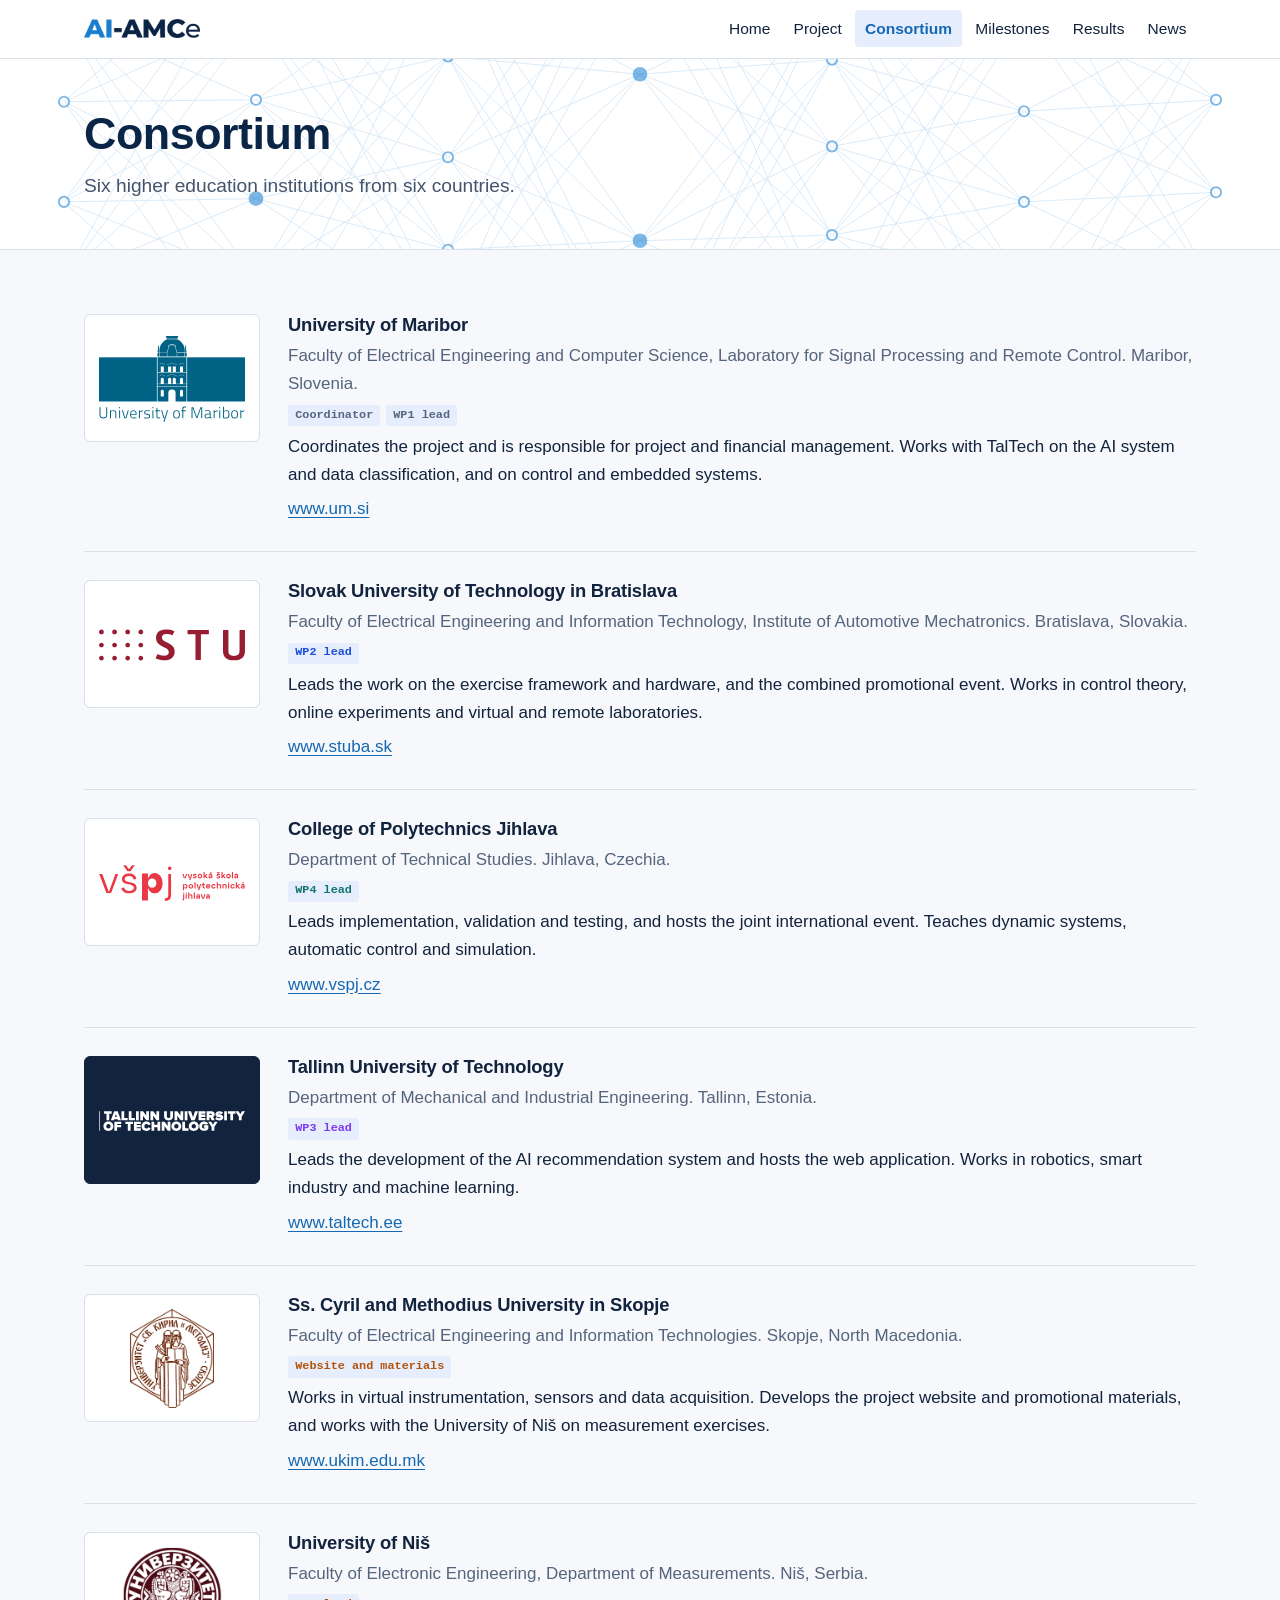
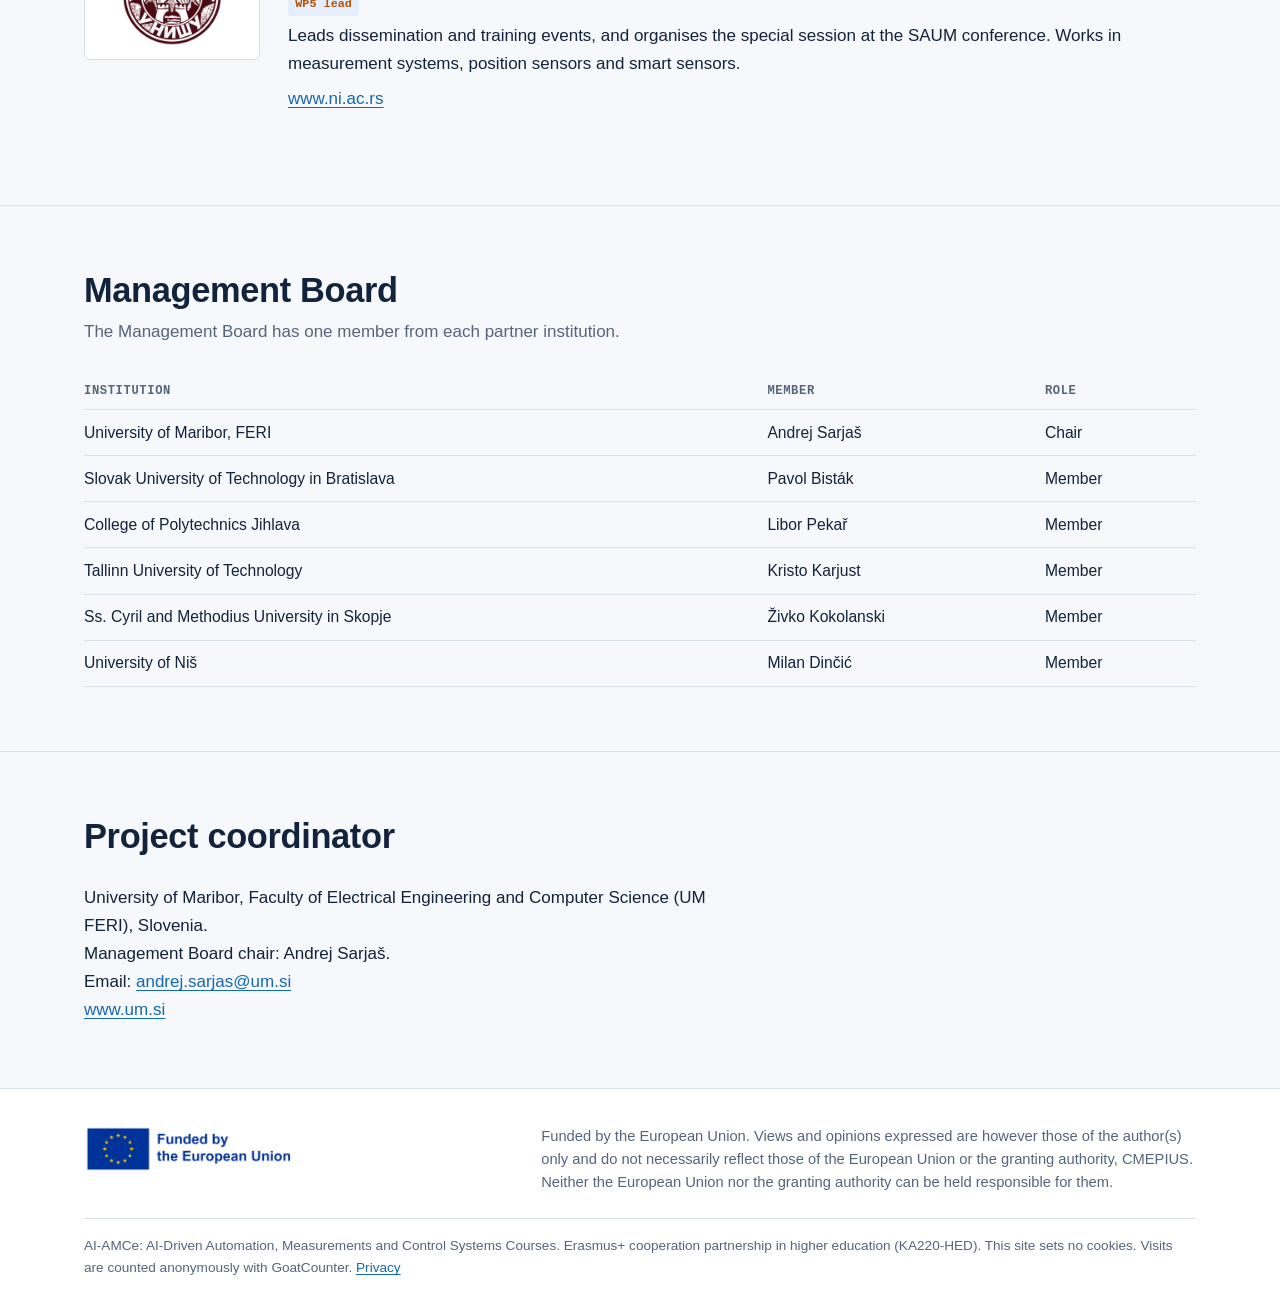
==== commit dff7d7d5: "Add privacy page and link it from the footer Co-Authored-By: Claude Opus 5.5 <noreply@anthropic.com>" ====
--- a/site/consortium.html
+++ b/site/consortium.html
@@ -11,6 +11,7 @@
 <meta property="og:description" content="The six universities behind AI-AMCe.">
 <meta property="og:url" content="https://ai-amce.feri.um.si/consortium.html">
 <meta property="og:image" content="https://ai-amce.feri.um.si/assets/img/og-image.jpg">
+<link rel="canonical" href="https://ai-amce.feri.um.si/consortium.html">
 <link rel="icon" href="assets/img/favicon.svg" type="image/svg+xml">
 <link rel="stylesheet" href="assets/css/site.css">
 <script data-goatcounter="https://ai-amce.goatcounter.com/count" async src="//gc.zgo.at/count.js"></script>
@@ -88,7 +89,7 @@
 <footer class="site-footer"><div class="wrap">
 <div><picture class="eu-mark"><source srcset="assets/img/eu-funded-dark.png" media="(prefers-color-scheme: dark)"><img src="assets/img/eu-funded.png" alt="Funded by the European Union" width="960" height="214"></picture></div>
 <p class="disclaimer">Funded by the European Union. Views and opinions expressed are however those of the author(s) only and do not necessarily reflect those of the European Union or the granting authority, CMEPIUS. Neither the European Union nor the granting authority can be held responsible for them.</p>
-<p class="meta">AI-AMCe: AI-Driven Automation, Measurements and Control Systems Courses. Erasmus+ cooperation partnership in higher education (KA220-HED). This site sets no cookies. Visits are counted anonymously with GoatCounter.</p>
+<p class="meta">AI-AMCe: AI-Driven Automation, Measurements and Control Systems Courses. Erasmus+ cooperation partnership in higher education (KA220-HED). This site sets no cookies. Visits are counted anonymously with GoatCounter. <a href="privacy.html">Privacy</a></p>
 </div></footer>
 </body>
 </html>
--- a/site/assets/css/site.css
+++ b/site/assets/css/site.css
@@ -326,3 +326,7 @@
   .rail .dot { grid-column: 1; grid-row: 1 / span 2; }
   .rail .what { grid-column: 2; grid-row: 2; }
 }
+
+/* Privacy page */
+.privacy h2 { font-size: 1.35rem; margin-top: 0.75rem; }
+.privacy h2:first-child { margin-top: 0; }
